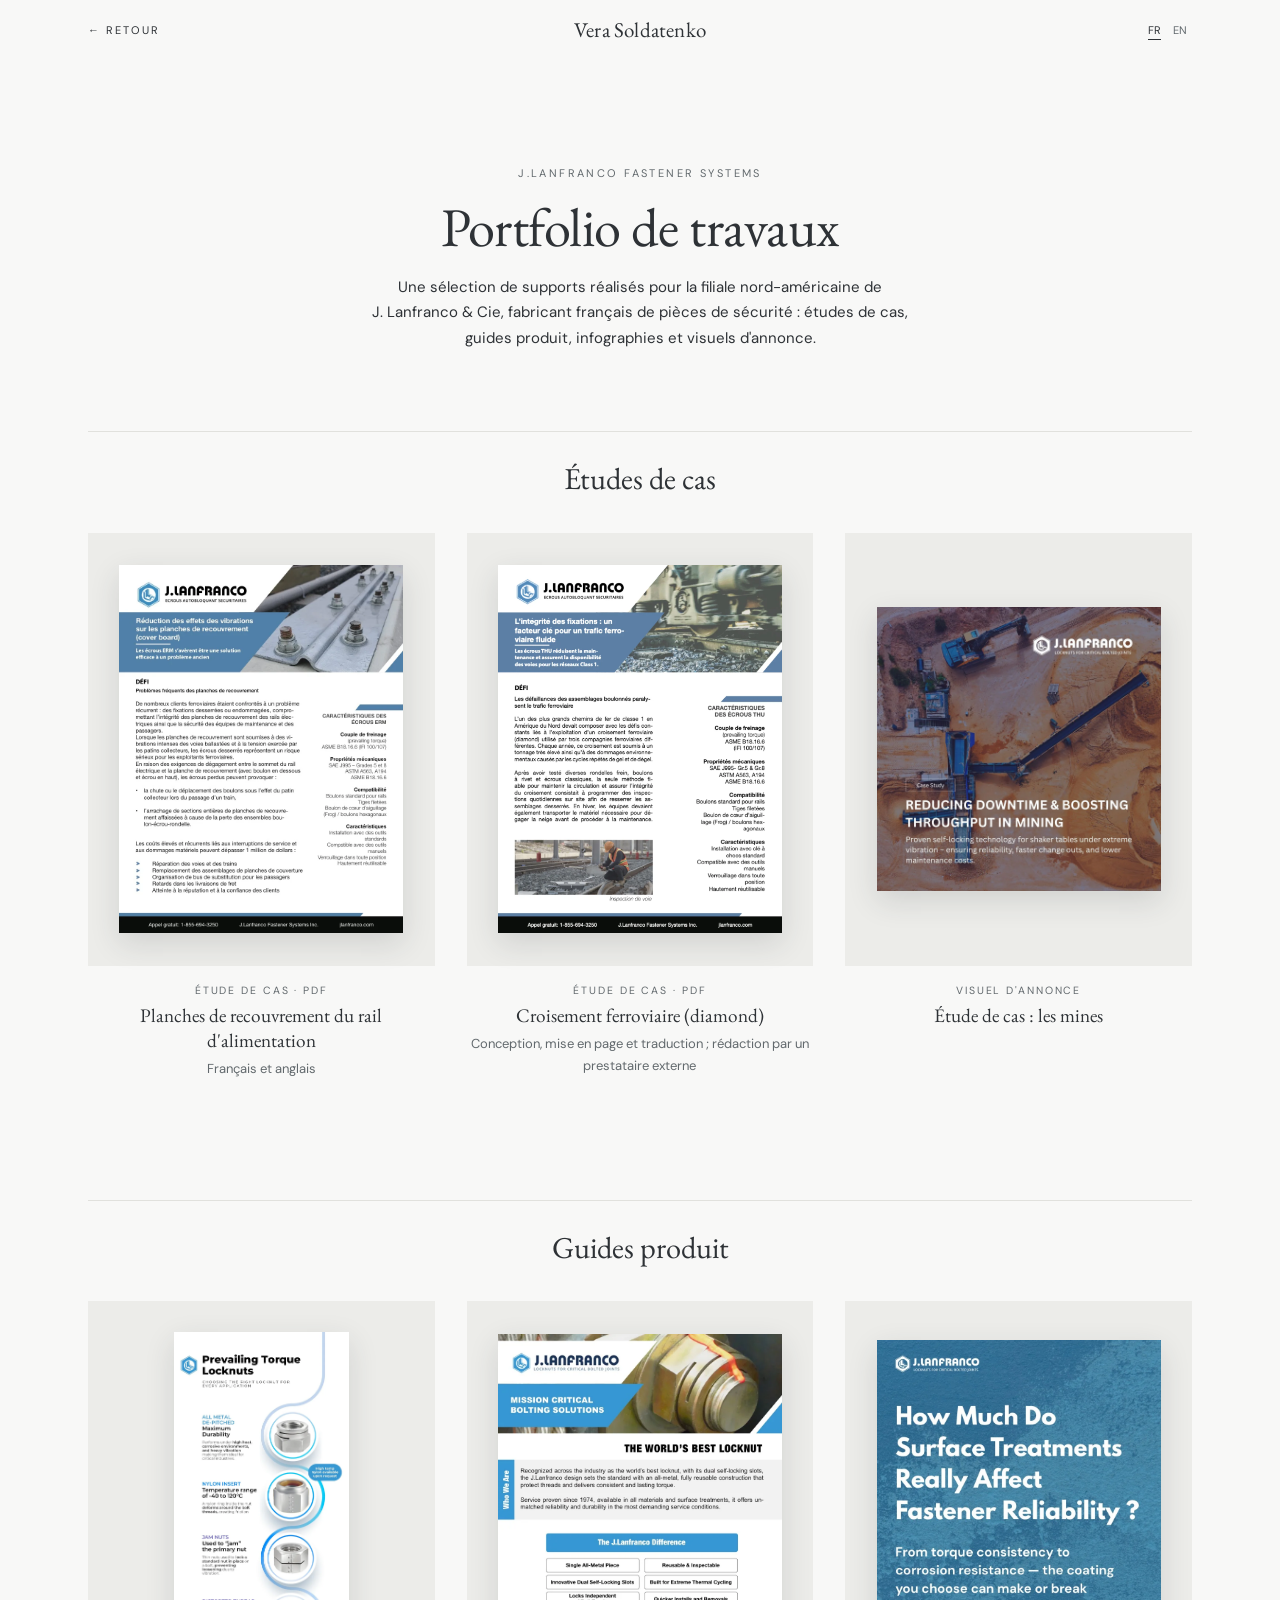
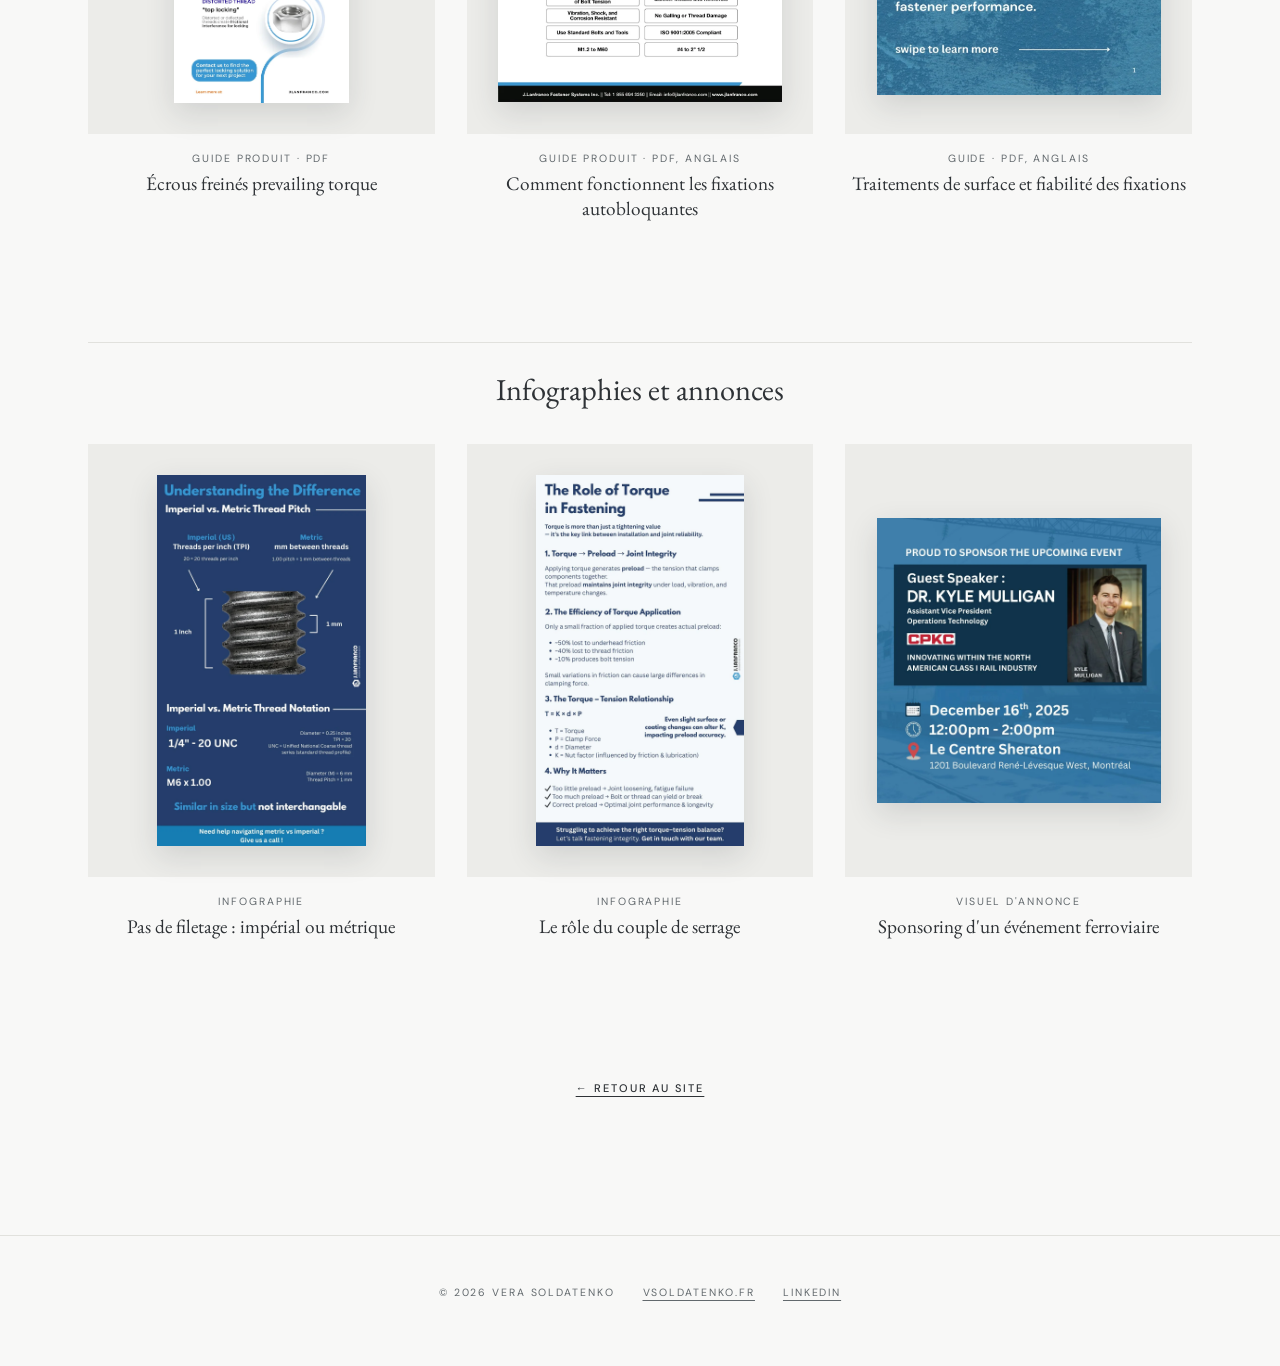
==== portfolio/index.html @ b8b9aa48 "Hidden work portfolio page for J.Lanfranco, linked from the case study Co-Authored-By: Claude Opus 5" ====
<!DOCTYPE html>
<html lang="fr">
<head>
<!-- Hidden page: linked only from the case study on the home page.
     Not in the sitemap or the Index menu, and kept out of search
     results by the robots meta below. Same Google tag as the home
     page, and it respects the cookie choice made there. -->
<script>
  window.dataLayer = window.dataLayer || [];
  function gtag(){dataLayer.push(arguments);}
  try {
    var c = JSON.parse(localStorage.getItem('cookie-consent') || 'null');
    if (!(c && c.v === 'denied')) {
      var s = document.createElement('script');
      s.async = true;
      s.src = 'https://www.googletagmanager.com/gtag/js?id=G-3KMK0192E2';
      document.head.appendChild(s);
      gtag('js', new Date());
      gtag('config', 'G-3KMK0192E2');
    }
  } catch (e) {}
</script>
<meta charset="UTF-8">
<meta name="viewport" content="width=device-width, initial-scale=1.0">
<title>Vera Soldatenko · Portfolio de travaux</title>
<meta name="robots" content="noindex, nofollow">
<meta name="theme-color" content="#F8F8F7">
<link rel="icon" href="../favicon.ico?v=2" sizes="any">
<link rel="icon" type="image/png" sizes="32x32" href="../favicon-32x32.png?v=2">
<link rel="apple-touch-icon" href="../apple-touch-icon.png?v=2">
<link rel="preload" href="../fonts/eb-garamond-latin-400-normal.woff2" as="font" type="font/woff2" crossorigin>
<link rel="preload" href="../fonts/dm-sans-latin-400-normal.woff2" as="font" type="font/woff2" crossorigin>
<style>
  @font-face { font-family: "EB Garamond"; font-style: normal; font-weight: 400; font-display: swap; src: url("../fonts/eb-garamond-latin-400-normal.woff2") format("woff2"); }
  @font-face { font-family: "DM Sans"; font-style: normal; font-weight: 400; font-display: swap; src: url("../fonts/dm-sans-latin-400-normal.woff2") format("woff2"); }
  @font-face { font-family: "DM Sans"; font-style: normal; font-weight: 500; font-display: swap; src: url("../fonts/dm-sans-latin-500-normal.woff2") format("woff2"); }

  /* Same tokens as the home page */
  :root {
    color-scheme: light;
    --paper: #F8F8F7;
    --tile: #ECECE9;
    --white: #FFFFFF;
    --ink: #2E3236;
    --ink-soft: #62696D;
    --rule: #E1E1DD;
    --serif: "EB Garamond", Garamond, "Times New Roman", serif;
    --sans: "DM Sans", -apple-system, BlinkMacSystemFont, "Segoe UI", Helvetica, Arial, sans-serif;
    --measure: 34rem;
    --gutter: clamp(20px, 5vw, 48px);
  }

  html[lang="fr"] [data-l="en"], html[lang="en"] [data-l="fr"] { display: none !important; }

  * { box-sizing: border-box; }
  body {
    margin: 0;
    background: var(--paper);
    color: var(--ink);
    font-family: var(--sans);
    font-size: 15px;
    line-height: 1.7;
    -webkit-font-smoothing: antialiased;
  }
  img { display: block; max-width: 100%; height: auto; }
  a { color: inherit; text-decoration-thickness: 1px; text-underline-offset: 4px; }
  a:hover { color: var(--ink-soft); }
  :focus-visible { outline: 1px solid var(--ink); outline-offset: 4px; }

  .wrap { width: 100%; max-width: 1200px; margin: 0 auto; padding: 0 var(--gutter); }

  /* ---------- Header: back link left, name centred, language right ---------- */
  .site-header { position: sticky; top: 0; z-index: 20; background: color-mix(in srgb, var(--paper) 94%, transparent); backdrop-filter: blur(6px); }
  .site-header .wrap { display: grid; grid-template-columns: 1fr auto 1fr; align-items: center; min-height: 60px; }
  .back { justify-self: start; font-size: 11px; letter-spacing: 0.18em; text-transform: uppercase; text-decoration: none; padding: 8px 0; }
  .wordmark { font-family: var(--serif); font-size: 21px; letter-spacing: 0.01em; text-decoration: none; white-space: nowrap; }
  .lang-switch { justify-self: end; display: flex; gap: 2px; font-size: 11px; letter-spacing: 0.16em; }
  .lang-switch button { background: none; border: 0; padding: 8px 5px; font: inherit; color: var(--ink-soft); cursor: pointer; }
  .lang-switch button[aria-pressed="true"] { color: var(--ink); text-decoration: underline; text-underline-offset: 5px; }
  @media (max-width: 479px) { .wordmark { font-size: 18px; } }

  /* ---------- Opening ---------- */
  .intro { padding: clamp(56px, 9vw, 104px) 0 clamp(48px, 7vw, 80px); text-align: center; }
  .eyebrow { font-size: 11px; letter-spacing: 0.22em; text-transform: uppercase; color: var(--ink-soft); margin: 0 0 14px; }
  .intro h1 { font-family: var(--serif); font-weight: 400; font-size: clamp(2.3rem, 8vw, 3.4rem); line-height: 1.1; letter-spacing: -0.01em; margin: 0 0 18px; }
  .intro p.lede { max-width: var(--measure); margin: 0 auto; }

  /* ---------- Groups of work ---------- */
  .group { padding: 0 0 clamp(72px, 10vw, 120px); }
  .group-title { text-align: center; font-family: var(--serif); font-weight: 400; font-size: clamp(1.5rem, 4.6vw, 1.9rem); line-height: 1.2; margin: 0 0 36px; padding-top: 28px; border-top: 1px solid var(--rule); }
  .works { list-style: none; margin: 0 auto; padding: 0; display: grid; grid-template-columns: 1fr; gap: 48px 32px; max-width: 380px; }
  @media (min-width: 600px) { .works { grid-template-columns: repeat(2, 1fr); max-width: 760px; } }
  @media (min-width: 960px) { .works { grid-template-columns: repeat(3, 1fr); max-width: none; } }

  /* Each piece is shown matted on a soft grey tile, at its own proportions */
  .work a.tile { display: flex; align-items: center; justify-content: center; aspect-ratio: 4 / 5; padding: 9%; background: var(--tile); text-decoration: none; }
  .work a.tile img { max-height: 100%; width: auto; object-fit: contain; box-shadow: 0 10px 28px rgba(46, 50, 54, 0.14); transition: transform 0.5s ease; }
  .work a.tile:hover img { transform: translateY(-4px); }
  @media (prefers-reduced-motion: reduce) { .work a.tile img { transition: none; } .work a.tile:hover img { transform: none; } }
  .work figcaption { margin-top: 16px; text-align: center; }
  .work-type { display: block; font-size: 10.5px; letter-spacing: 0.18em; text-transform: uppercase; color: var(--ink-soft); }
  .work-title { display: block; font-family: var(--serif); font-size: 1.2rem; line-height: 1.3; margin-top: 4px; }
  .work-note { display: block; font-size: 13px; color: var(--ink-soft); margin-top: 4px; }

  .return { text-align: center; padding: 0 0 clamp(72px, 10vw, 120px); }
  .return a { font-size: 11px; font-weight: 500; letter-spacing: 0.18em; text-transform: uppercase; }

  .site-footer { padding: 48px 0 64px; border-top: 1px solid var(--rule); font-size: 10.5px; letter-spacing: 0.18em; text-transform: uppercase; color: var(--ink-soft); }
  .site-footer .wrap { display: flex; flex-wrap: wrap; justify-content: center; gap: 8px 28px; }

  /* ---------- Full-size view for images (PDFs open in a new tab) ---------- */
  .viewer { border: 0; padding: 0; background: transparent; max-width: 100vw; max-height: 100vh; width: 100vw; height: 100vh; margin: 0; }
  .viewer::backdrop { background: rgba(248, 248, 247, 0.96); }
  .viewer[open] { display: flex; align-items: center; justify-content: center; }
  .viewer img { max-width: min(92vw, 1000px); max-height: 86vh; width: auto; box-shadow: 0 16px 48px rgba(46, 50, 54, 0.18); animation: viewer-in 0.35s ease both; }
  @keyframes viewer-in { from { opacity: 0; transform: scale(0.98); } to { opacity: 1; transform: none; } }
  @media (prefers-reduced-motion: reduce) { .viewer img { animation: none; } }
  .viewer-close { position: fixed; top: 16px; right: var(--gutter); background: none; border: 0; padding: 8px 0; font: inherit; font-size: 11px; letter-spacing: 0.18em; text-transform: uppercase; color: var(--ink); cursor: pointer; }
</style>
</head>
<body>

<header class="site-header">
  <div class="wrap">
    <a class="back" href="../#realisations"><span aria-hidden="true">← </span><span data-l="fr">Retour</span><span data-l="en">Back</span></a>
    <a class="wordmark" href="../">Vera Soldatenko</a>
    <div class="lang-switch" role="group" aria-label="Langue / Language">
      <button type="button" data-lang-btn="fr" aria-pressed="true" lang="fr">FR</button>
      <button type="button" data-lang-btn="en" aria-pressed="false" lang="en">EN</button>
    </div>
  </div>
</header>

<main>
  <section class="intro">
    <div class="wrap">
      <p class="eyebrow">J.Lanfranco Fastener Systems</p>
      <h1><span data-l="fr">Portfolio de travaux</span><span data-l="en">Work portfolio</span></h1>
      <p class="lede" data-l="fr">Une sélection de supports réalisés pour la filiale nord-américaine de J.&nbsp;Lanfranco &amp; Cie, fabricant français de pièces de sécurité&nbsp;: études de cas, guides produit, infographies et visuels d'annonce.</p>
      <p class="lede" data-l="en">A selection of materials made for the North American arm of J.&nbsp;Lanfranco &amp; Cie, a French maker of safety components: case studies, product guides, infographics and announcement graphics.</p>
    </div>
  </section>

  <section class="group" aria-labelledby="g-case">
    <div class="wrap">
      <h2 class="group-title" id="g-case"><span data-l="fr">Études de cas</span><span data-l="en">Case studies</span></h2>
      <ul class="works">
        <li class="work"><figure style="margin:0">
          <a class="tile" data-l="fr" href="../FR_Cover%20Board%20Case%20Study%202021.pdf" target="_blank" rel="noopener"><img src="../img/work/cover-board-fr.webp" width="772" height="1000" loading="lazy" decoding="async" alt="Première page de l'étude de cas sur les planches de recouvrement"></a>
          <a class="tile" data-l="en" href="../Cover%20Board%20Case%20Study%202021.pdf" target="_blank" rel="noopener"><img src="../img/work/cover-board-en.webp" width="772" height="1000" loading="lazy" decoding="async" alt="First page of the cover board case study"></a>
          <figcaption>
            <span class="work-type"><span data-l="fr">Étude de cas · PDF</span><span data-l="en">Case study · PDF</span></span>
            <span class="work-title"><span data-l="fr">Planches de recouvrement du rail d'alimentation</span><span data-l="en">Power rail cover boards</span></span>
            <span class="work-note"><span data-l="fr">Français et anglais</span><span data-l="en">French and English</span></span>
          </figcaption>
        </figure></li>
        <li class="work"><figure style="margin:0">
          <a class="tile" href="../FR_Diamond%20Case%20Study.pdf" target="_blank" rel="noopener"><img src="../img/work/diamond-fr.webp" width="1080" height="1397" loading="lazy" decoding="async" alt="Première page de l'étude de cas sur un croisement ferroviaire"></a>
          <figcaption>
            <span class="work-type"><span data-l="fr">Étude de cas · PDF</span><span data-l="en">Case study · PDF, French</span></span>
            <span class="work-title"><span data-l="fr">Croisement ferroviaire (diamond)</span><span data-l="en">Diamond crossing</span></span>
            <span class="work-note"><span data-l="fr">Conception, mise en page et traduction&nbsp;; rédaction par un prestataire externe</span><span data-l="en">Design, layout and translation; copy by an external writer</span></span>
          </figcaption>
        </figure></li>
        <li class="work"><figure style="margin:0">
          <a class="tile" href="../img/work/mining-announcement.webp" data-view><img src="../img/work/mining-announcement.webp" width="1200" height="1200" loading="lazy" decoding="async" alt="Visuel d'annonce d'une étude de cas dans le secteur minier"></a>
          <figcaption>
            <span class="work-type"><span data-l="fr">Visuel d'annonce</span><span data-l="en">Announcement graphic</span></span>
            <span class="work-title"><span data-l="fr">Étude de cas&nbsp;: les mines</span><span data-l="en">Case study: mining</span></span>
          </figcaption>
        </figure></li>
      </ul>
    </div>
  </section>

  <section class="group" aria-labelledby="g-guides">
    <div class="wrap">
      <h2 class="group-title" id="g-guides"><span data-l="fr">Guides produit</span><span data-l="en">Product guides</span></h2>
      <ul class="works">
        <li class="work"><figure style="margin:0">
          <a class="tile" href="../Ptorque.pdf" target="_blank" rel="noopener"><img src="../img/work/locknuts-guide.webp" width="754" height="1600" loading="lazy" decoding="async" alt="Guide comparant quatre types d'écrous freinés"></a>
          <figcaption>
            <span class="work-type"><span data-l="fr">Guide produit · PDF</span><span data-l="en">Product guide · PDF</span></span>
            <span class="work-title"><span data-l="fr">Écrous freinés prevailing torque</span><span data-l="en">Prevailing torque locknuts</span></span>
          </figcaption>
        </figure></li>
        <li class="work"><figure style="margin:0">
          <a class="tile" href="../HOW%20IT%20WORK-EN-V1.0.pdf" target="_blank" rel="noopener"><img src="../img/work/self-locking-brochure.webp" width="772" height="1000" loading="lazy" decoding="async" alt="Première page du guide sur les fixations autobloquantes"></a>
          <figcaption>
            <span class="work-type"><span data-l="fr">Guide produit · PDF, anglais</span><span data-l="en">Product guide · PDF</span></span>
            <span class="work-title"><span data-l="fr">Comment fonctionnent les fixations autobloquantes</span><span data-l="en">How self-locking fasteners work</span></span>
          </figcaption>
        </figure></li>
        <li class="work"><figure style="margin:0">
          <a class="tile" href="../Surface%20treatments.pdf" target="_blank" rel="noopener"><img src="../img/work/surface-treatments.webp" width="800" height="1000" loading="lazy" decoding="async" alt="Première page du guide sur les traitements de surface"></a>
          <figcaption>
            <span class="work-type"><span data-l="fr">Guide · PDF, anglais</span><span data-l="en">Guide · PDF</span></span>
            <span class="work-title"><span data-l="fr">Traitements de surface et fiabilité des fixations</span><span data-l="en">Surface treatments and fastener reliability</span></span>
          </figcaption>
        </figure></li>
      </ul>
    </div>
  </section>

  <section class="group" aria-labelledby="g-visuals">
    <div class="wrap">
      <h2 class="group-title" id="g-visuals"><span data-l="fr">Infographies et annonces</span><span data-l="en">Infographics and announcements</span></h2>
      <ul class="works">
        <li class="work"><figure style="margin:0">
          <a class="tile" href="../img/work/imperial-metric.webp" data-view><img src="../img/work/imperial-metric.webp" width="900" height="1600" loading="lazy" decoding="async" alt="Infographie sur les pas de filetage impérial et métrique"></a>
          <figcaption>
            <span class="work-type"><span data-l="fr">Infographie</span><span data-l="en">Infographic</span></span>
            <span class="work-title"><span data-l="fr">Pas de filetage&nbsp;: impérial ou métrique</span><span data-l="en">Imperial vs metric thread pitch</span></span>
          </figcaption>
        </figure></li>
        <li class="work"><figure style="margin:0">
          <a class="tile" href="../img/work/torque.webp" data-view><img src="../img/work/torque.webp" width="900" height="1600" loading="lazy" decoding="async" alt="Infographie sur le rôle du couple de serrage"></a>
          <figcaption>
            <span class="work-type"><span data-l="fr">Infographie</span><span data-l="en">Infographic</span></span>
            <span class="work-title"><span data-l="fr">Le rôle du couple de serrage</span><span data-l="en">The role of torque in fastening</span></span>
          </figcaption>
        </figure></li>
        <li class="work"><figure style="margin:0">
          <a class="tile" href="../img/work/event-sponsorship.webp" data-view><img src="../img/work/event-sponsorship.webp" width="1200" height="1200" loading="lazy" decoding="async" alt="Visuel d'annonce du sponsoring d'un événement ferroviaire"></a>
          <figcaption>
            <span class="work-type"><span data-l="fr">Visuel d'annonce</span><span data-l="en">Announcement graphic</span></span>
            <span class="work-title"><span data-l="fr">Sponsoring d'un événement ferroviaire</span><span data-l="en">Rail industry event sponsorship</span></span>
          </figcaption>
        </figure></li>
      </ul>
    </div>
  </section>

  <p class="return"><a href="../#realisations"><span data-l="fr">← Retour au site</span><span data-l="en">← Back to the site</span></a></p>
</main>

<footer class="site-footer">
  <div class="wrap">
    <span>© 2026 Vera Soldatenko</span>
    <a href="../">vsoldatenko.fr</a>
    <a href="https://www.linkedin.com/in/verasoldatenko" target="_blank" rel="noopener">LinkedIn</a>
  </div>
</footer>

<dialog class="viewer" id="viewer" aria-label="Image">
  <button type="button" class="viewer-close"><span data-l="fr">Fermer</span><span data-l="en">Close</span></button>
  <img alt="">
</dialog>

<script>
  // Language: shares the choice made on the home page.
  (function () {
    var TITLES = { fr: 'Vera Soldatenko · Portfolio de travaux', en: 'Vera Soldatenko · Work portfolio' };
    var buttons = document.querySelectorAll('[data-lang-btn]');
    function setLang(lang) {
      document.documentElement.setAttribute('lang', lang);
      document.title = TITLES[lang];
      buttons.forEach(function (b) { b.setAttribute('aria-pressed', b.getAttribute('data-lang-btn') === lang ? 'true' : 'false'); });
      try { localStorage.setItem('site-lang', lang); } catch (e) {}
    }
    buttons.forEach(function (b) { b.addEventListener('click', function () { setLang(b.getAttribute('data-lang-btn')); }); });
    var saved = null;
    try { saved = localStorage.getItem('site-lang'); } catch (e) {}
    setLang(saved === 'en' ? 'en' : 'fr');
  })();

  // Images open full size on the page; without JavaScript the link
  // simply opens the image file.
  (function () {
    var viewer = document.getElementById('viewer');
    if (!viewer || typeof viewer.showModal !== 'function') return;
    var big = viewer.querySelector('img');
    document.querySelectorAll('[data-view]').forEach(function (a) {
      a.addEventListener('click', function (e) {
        e.preventDefault();
        big.src = a.getAttribute('href');
        big.alt = a.querySelector('img').alt;
        viewer.showModal();
      });
    });
    viewer.addEventListener('click', function () { viewer.close(); });
    viewer.addEventListener('close', function () { big.removeAttribute('src'); });
  })();
</script>
</body>
</html>
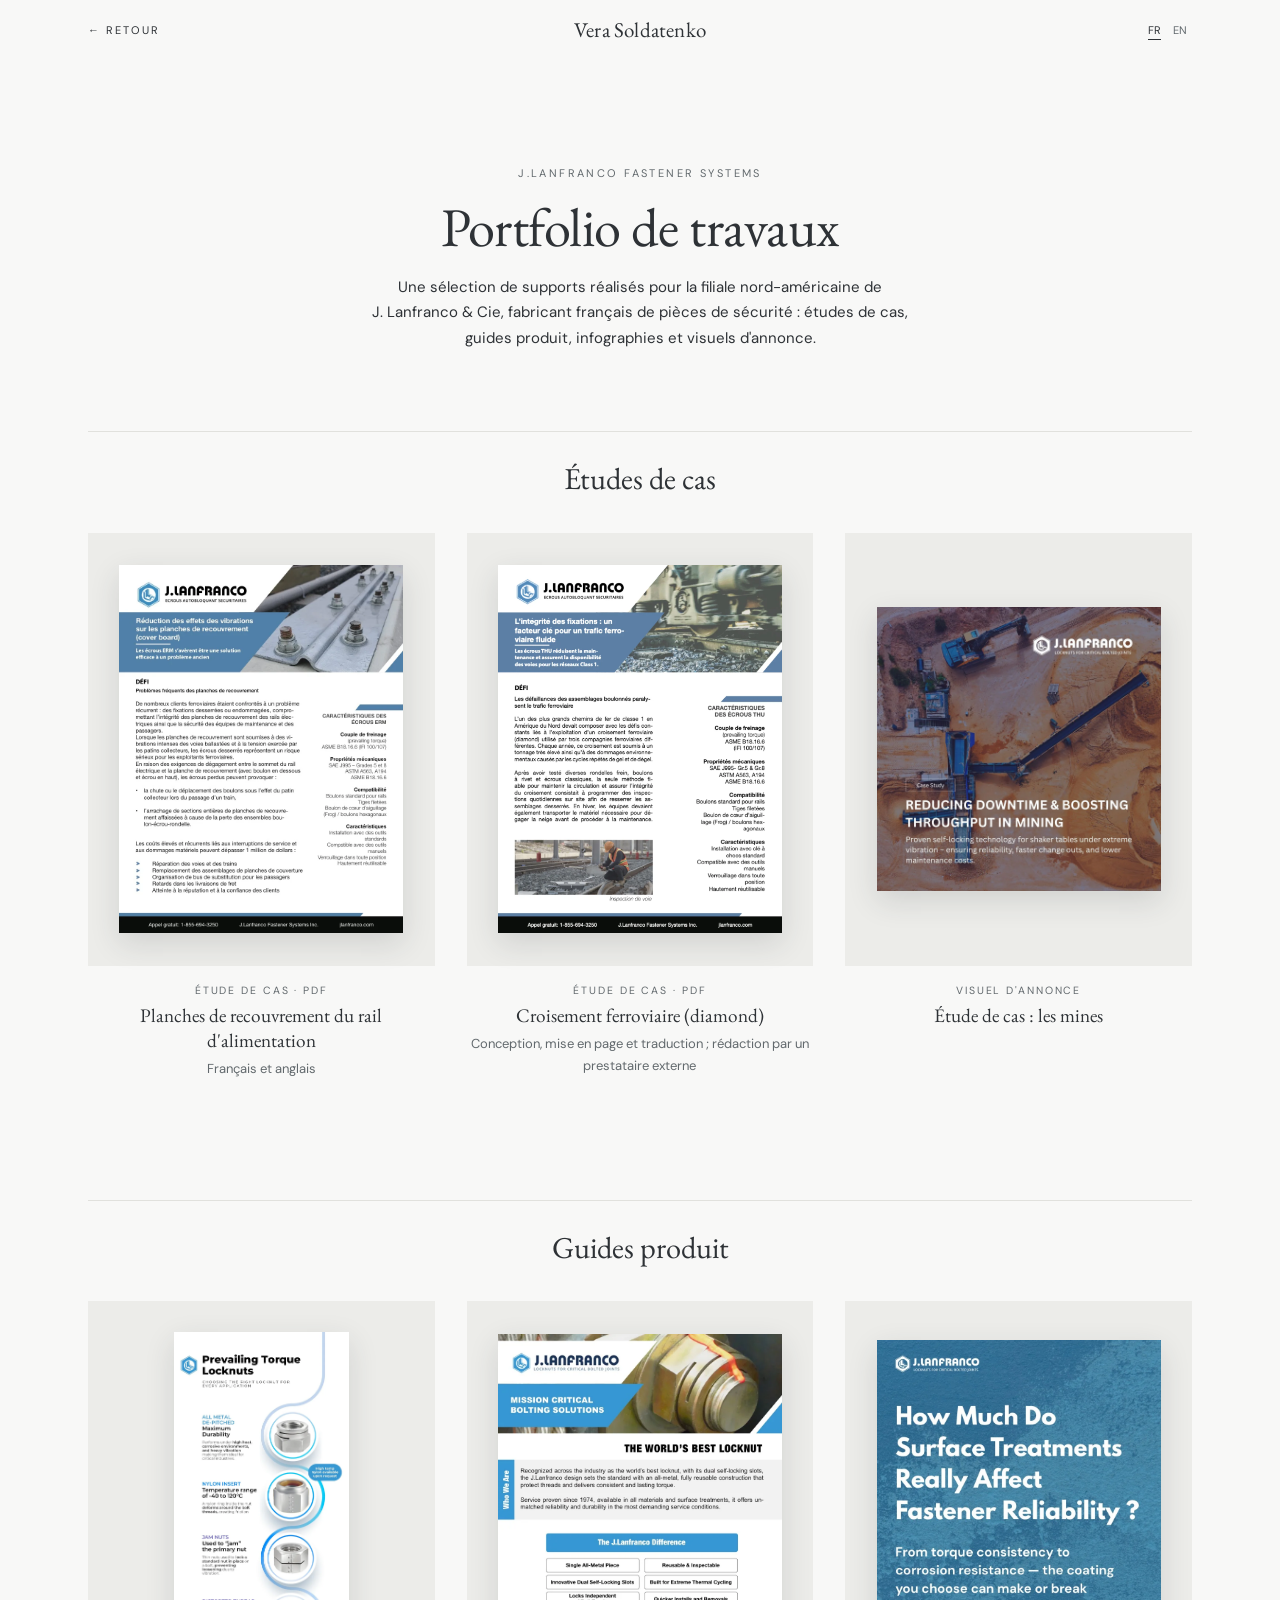
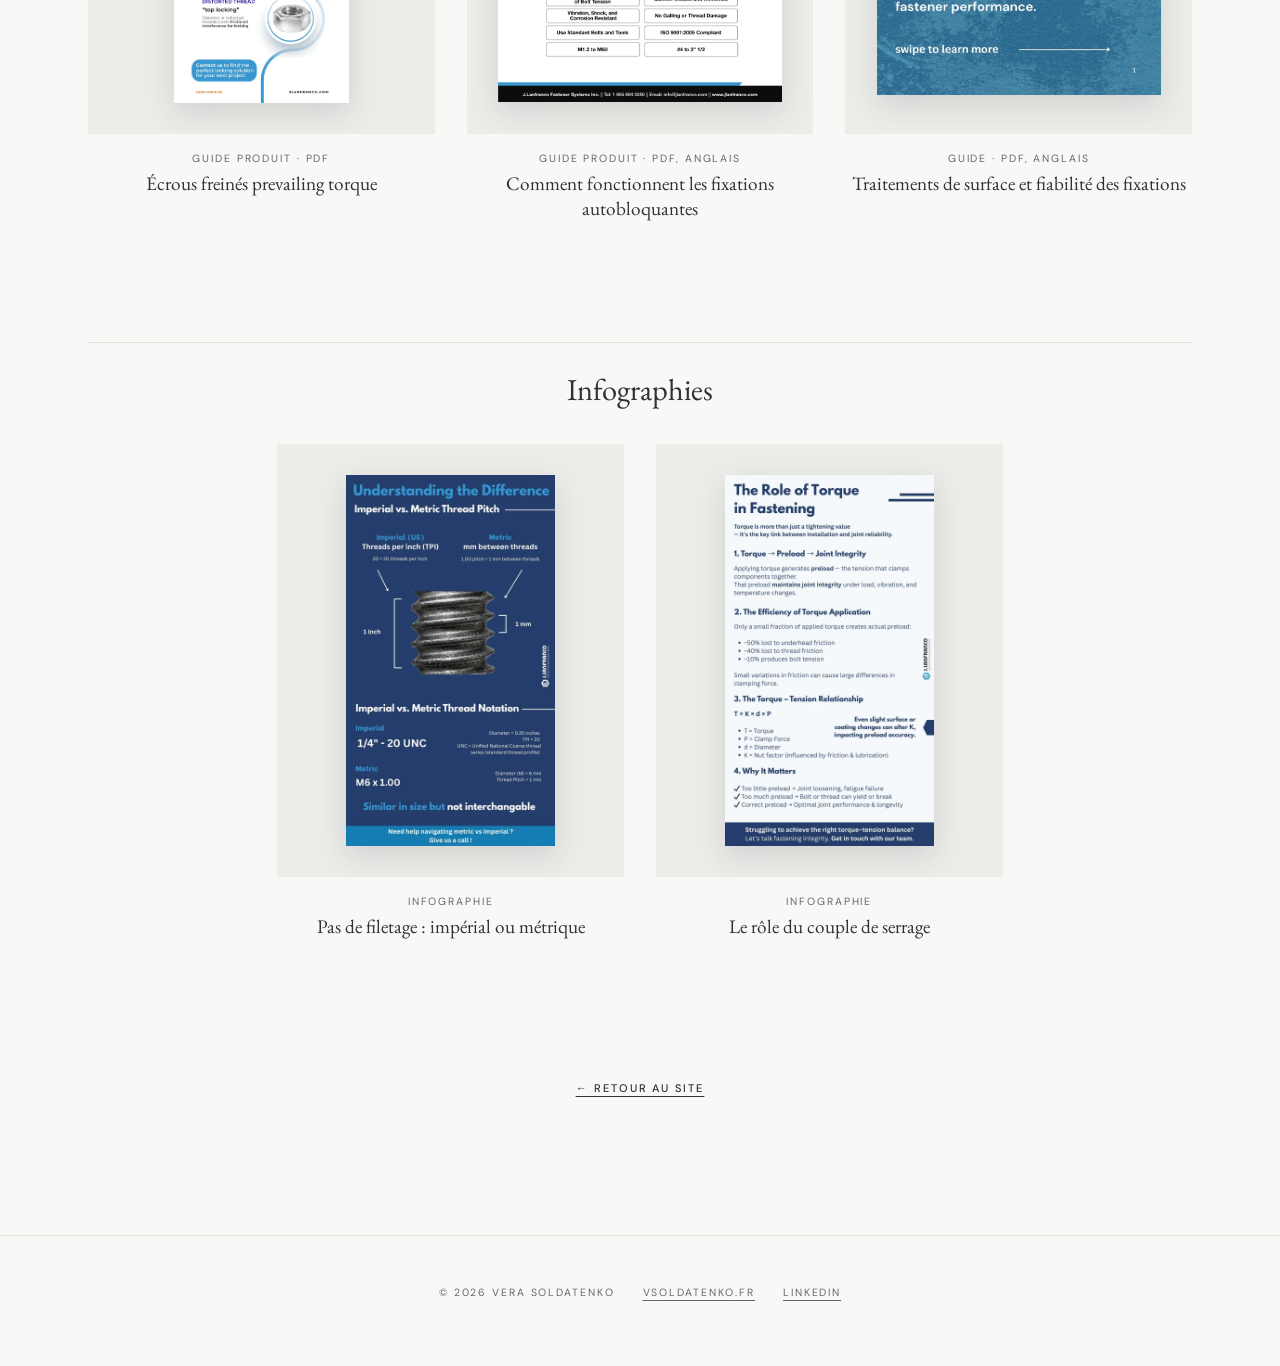
==== commit 0f30f189: "Portfolio: drop the event sponsorship graphic, centre the two infographics Co-Authored-By: Claude Op" ====
--- a/portfolio/index.html
+++ b/portfolio/index.html
@@ -91,6 +91,8 @@
   .works { list-style: none; margin: 0 auto; padding: 0; display: grid; grid-template-columns: 1fr; gap: 48px 32px; max-width: 380px; }
   @media (min-width: 600px) { .works { grid-template-columns: repeat(2, 1fr); max-width: 760px; } }
   @media (min-width: 960px) { .works { grid-template-columns: repeat(3, 1fr); max-width: none; } }
+  /* a group of two stays centred at the same tile size as the others */
+  @media (min-width: 960px) { .works.two { grid-template-columns: repeat(2, 1fr); max-width: calc((100% - 64px) * 2 / 3 + 32px); } }
 
   /* Each piece is shown matted on a soft grey tile, at its own proportions */
   .work a.tile { display: flex; align-items: center; justify-content: center; aspect-ratio: 4 / 5; padding: 9%; background: var(--tile); text-decoration: none; }
@@ -204,8 +206,8 @@
 
   <section class="group" aria-labelledby="g-visuals">
     <div class="wrap">
-      <h2 class="group-title" id="g-visuals"><span data-l="fr">Infographies et annonces</span><span data-l="en">Infographics and announcements</span></h2>
-      <ul class="works">
+      <h2 class="group-title" id="g-visuals"><span data-l="fr">Infographies</span><span data-l="en">Infographics</span></h2>
+      <ul class="works two">
         <li class="work"><figure style="margin:0">
           <a class="tile" href="../img/work/imperial-metric.webp" data-view><img src="../img/work/imperial-metric.webp" width="900" height="1600" loading="lazy" decoding="async" alt="Infographie sur les pas de filetage impérial et métrique"></a>
           <figcaption>
@@ -218,13 +220,6 @@
           <figcaption>
             <span class="work-type"><span data-l="fr">Infographie</span><span data-l="en">Infographic</span></span>
             <span class="work-title"><span data-l="fr">Le rôle du couple de serrage</span><span data-l="en">The role of torque in fastening</span></span>
-          </figcaption>
-        </figure></li>
-        <li class="work"><figure style="margin:0">
-          <a class="tile" href="../img/work/event-sponsorship.webp" data-view><img src="../img/work/event-sponsorship.webp" width="1200" height="1200" loading="lazy" decoding="async" alt="Visuel d'annonce du sponsoring d'un événement ferroviaire"></a>
-          <figcaption>
-            <span class="work-type"><span data-l="fr">Visuel d'annonce</span><span data-l="en">Announcement graphic</span></span>
-            <span class="work-title"><span data-l="fr">Sponsoring d'un événement ferroviaire</span><span data-l="en">Rail industry event sponsorship</span></span>
           </figcaption>
         </figure></li>
       </ul>
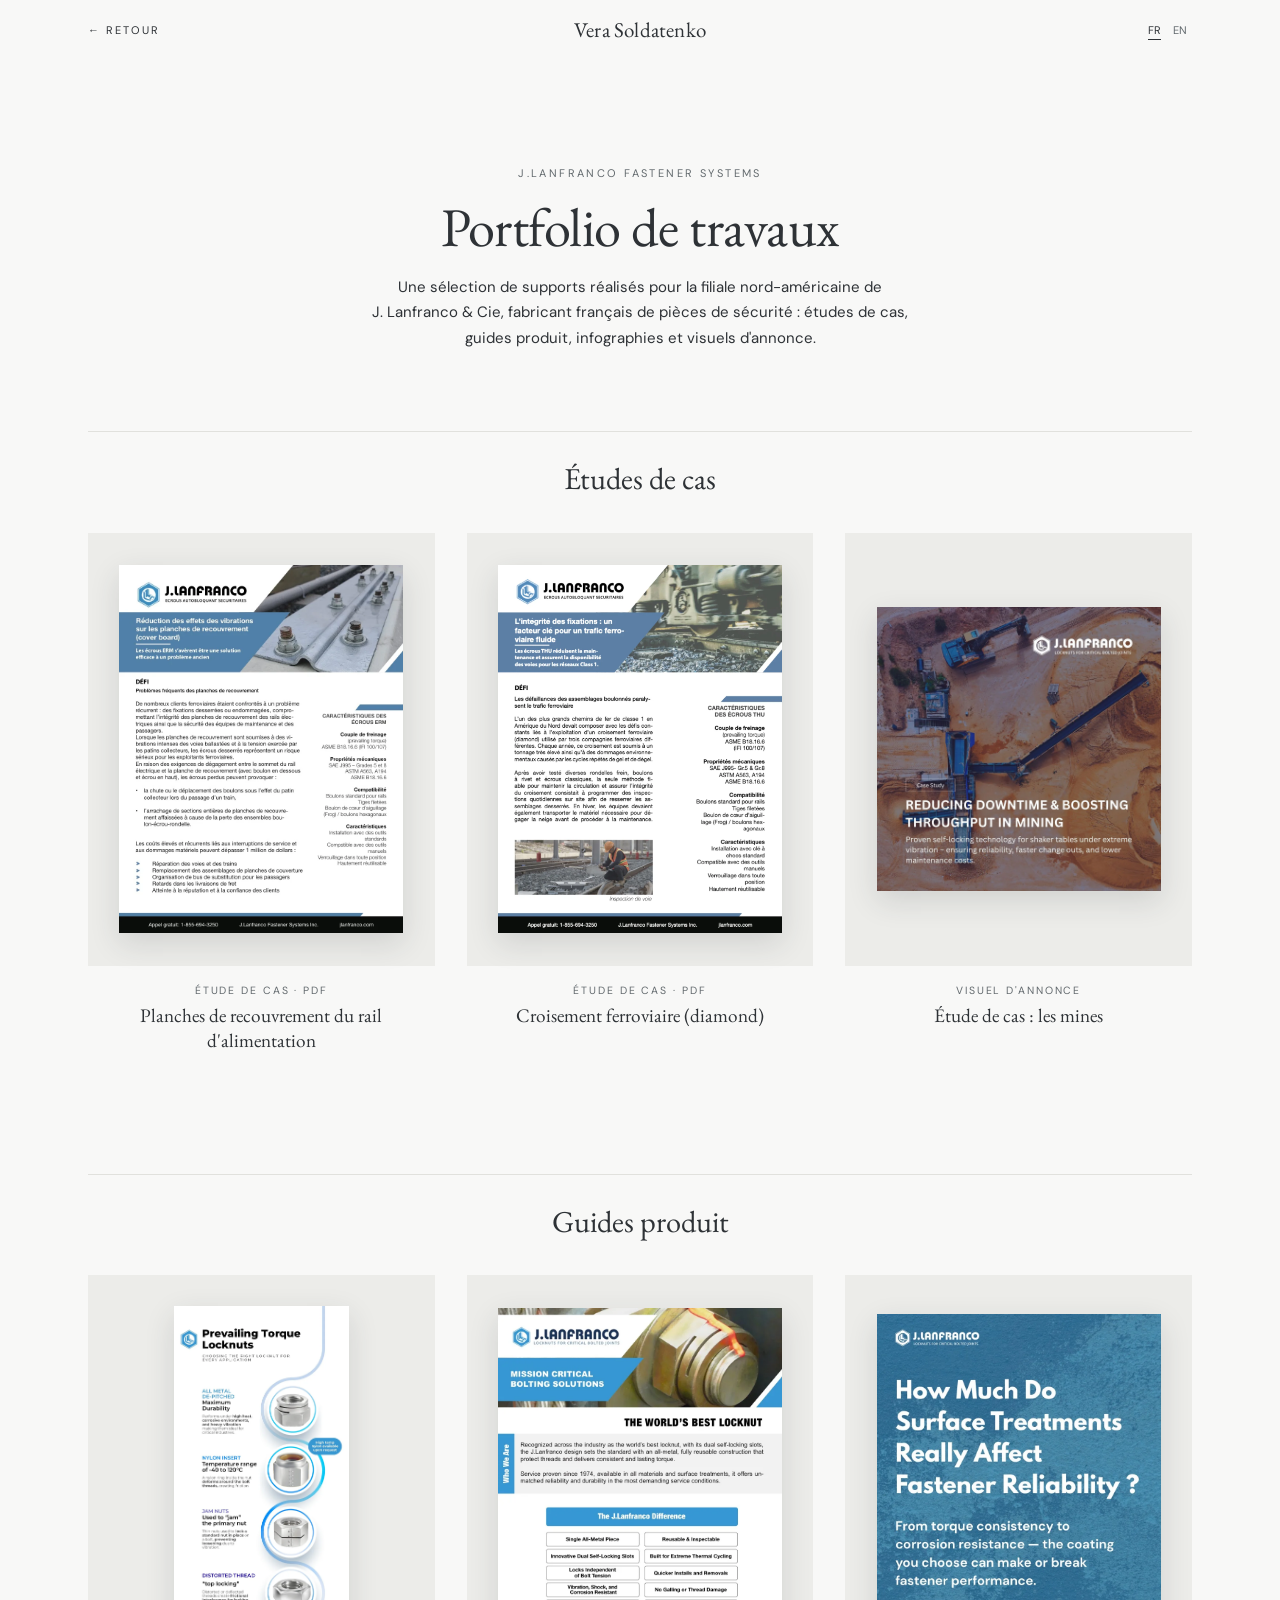
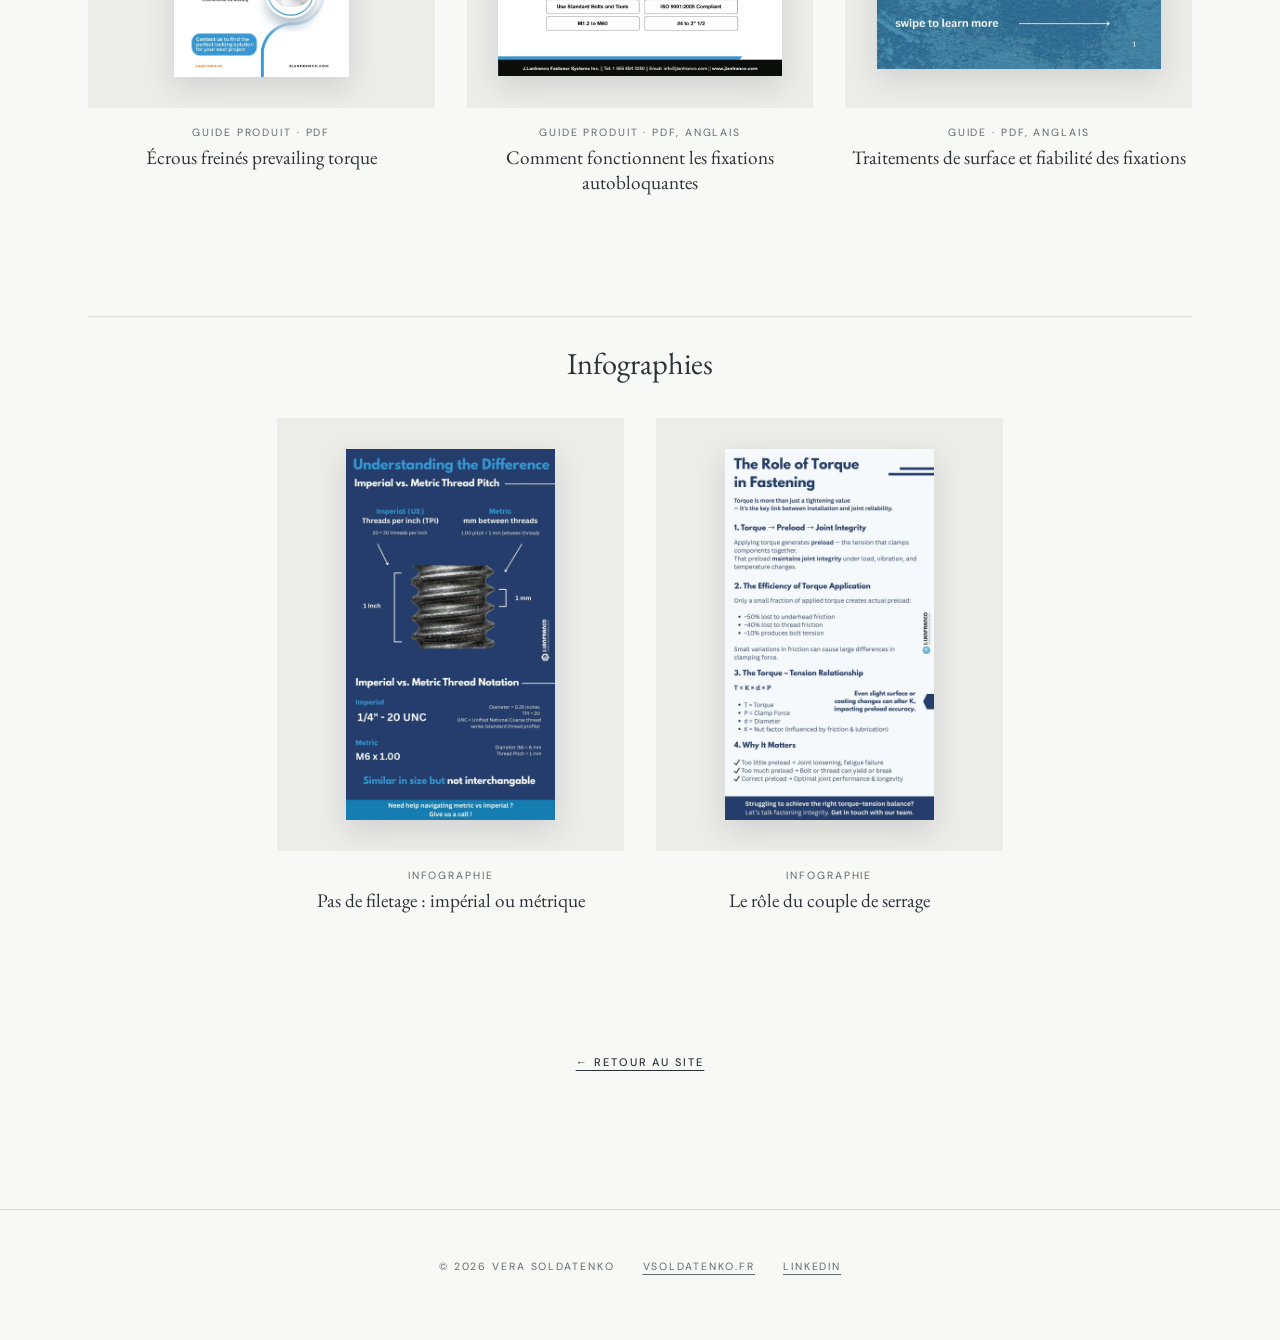
==== commit 5ae2eb42: "Portfolio: remove the notes under the case studies Co-Authored-By: Claude Opus 5.5 <noreply@anthropi" ====
--- a/portfolio/index.html
+++ b/portfolio/index.html
@@ -102,7 +102,6 @@
   .work figcaption { margin-top: 16px; text-align: center; }
   .work-type { display: block; font-size: 10.5px; letter-spacing: 0.18em; text-transform: uppercase; color: var(--ink-soft); }
   .work-title { display: block; font-family: var(--serif); font-size: 1.2rem; line-height: 1.3; margin-top: 4px; }
-  .work-note { display: block; font-size: 13px; color: var(--ink-soft); margin-top: 4px; }
 
   .return { text-align: center; padding: 0 0 clamp(72px, 10vw, 120px); }
   .return a { font-size: 11px; font-weight: 500; letter-spacing: 0.18em; text-transform: uppercase; }
@@ -153,7 +152,6 @@
           <figcaption>
             <span class="work-type"><span data-l="fr">Étude de cas · PDF</span><span data-l="en">Case study · PDF</span></span>
             <span class="work-title"><span data-l="fr">Planches de recouvrement du rail d'alimentation</span><span data-l="en">Power rail cover boards</span></span>
-            <span class="work-note"><span data-l="fr">Français et anglais</span><span data-l="en">French and English</span></span>
           </figcaption>
         </figure></li>
         <li class="work"><figure style="margin:0">
@@ -161,7 +159,6 @@
           <figcaption>
             <span class="work-type"><span data-l="fr">Étude de cas · PDF</span><span data-l="en">Case study · PDF, French</span></span>
             <span class="work-title"><span data-l="fr">Croisement ferroviaire (diamond)</span><span data-l="en">Diamond crossing</span></span>
-            <span class="work-note"><span data-l="fr">Conception, mise en page et traduction&nbsp;; rédaction par un prestataire externe</span><span data-l="en">Design, layout and translation; copy by an external writer</span></span>
           </figcaption>
         </figure></li>
         <li class="work"><figure style="margin:0">
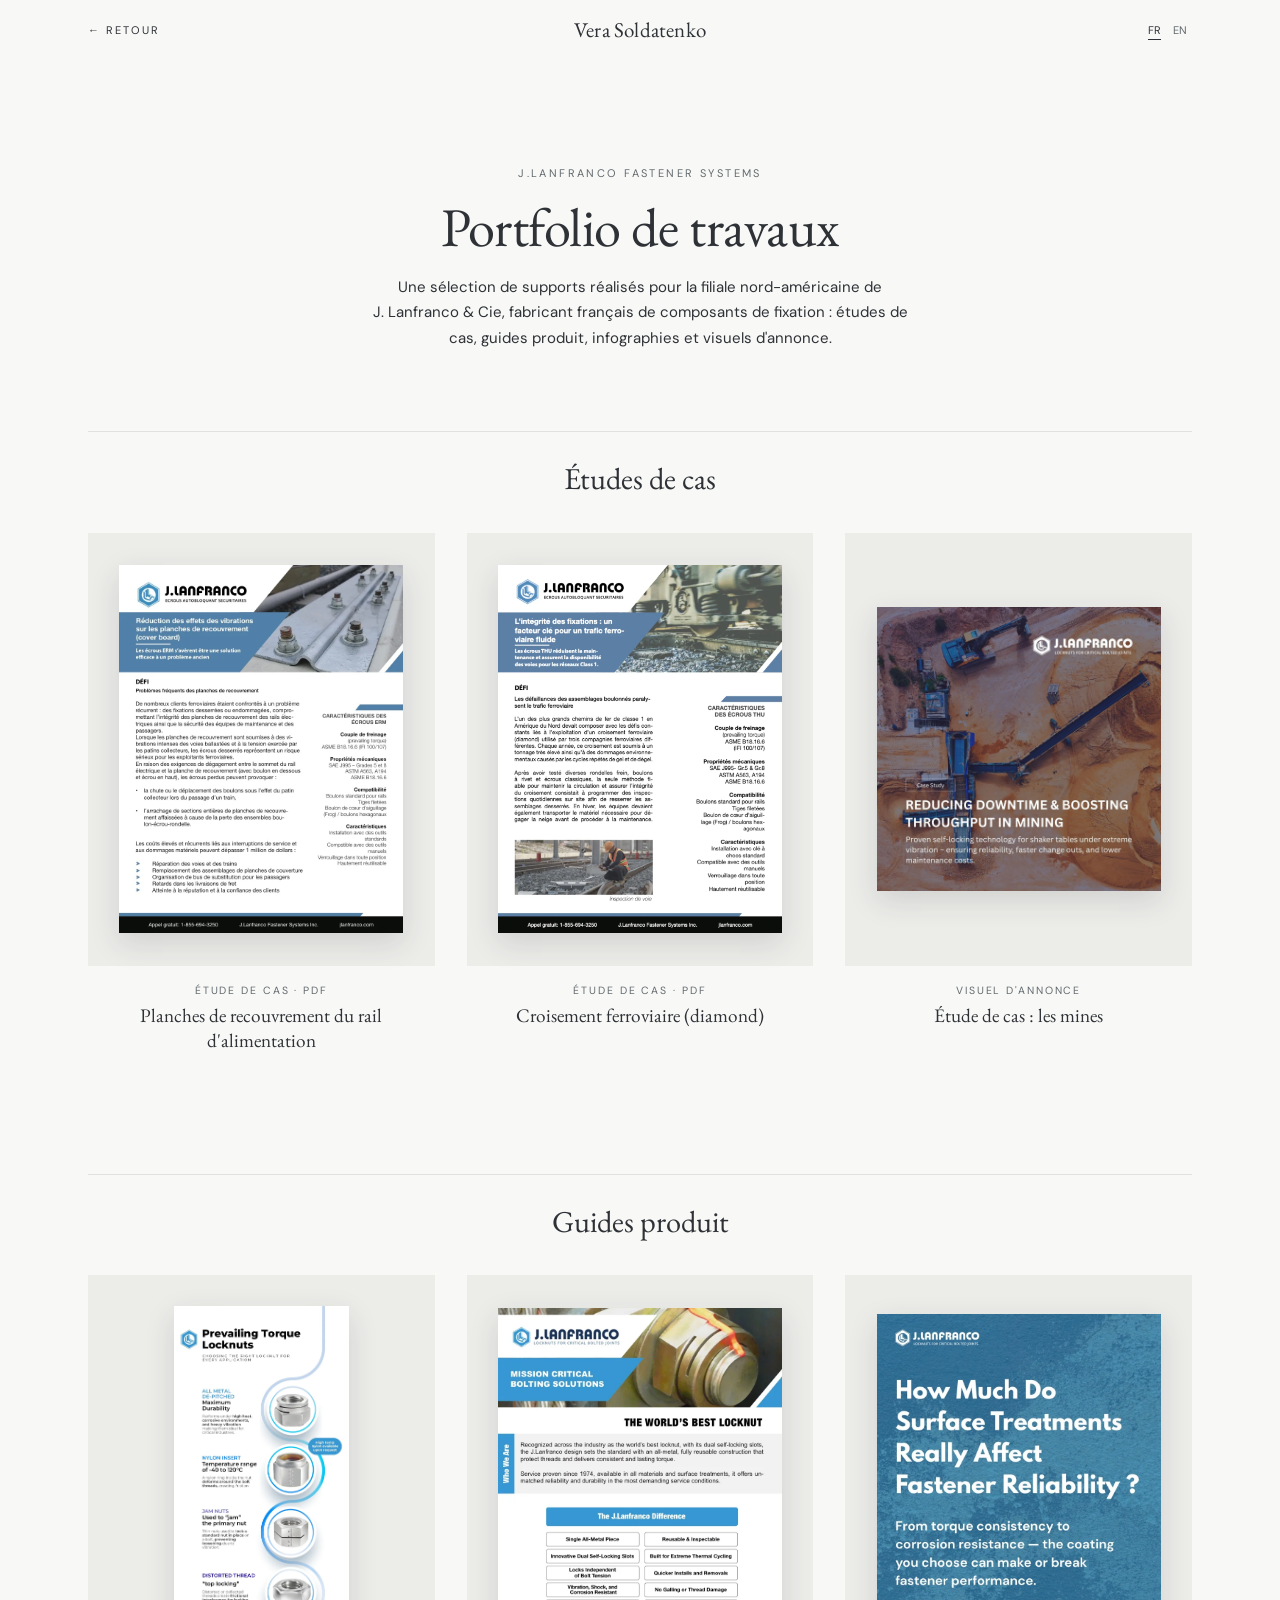
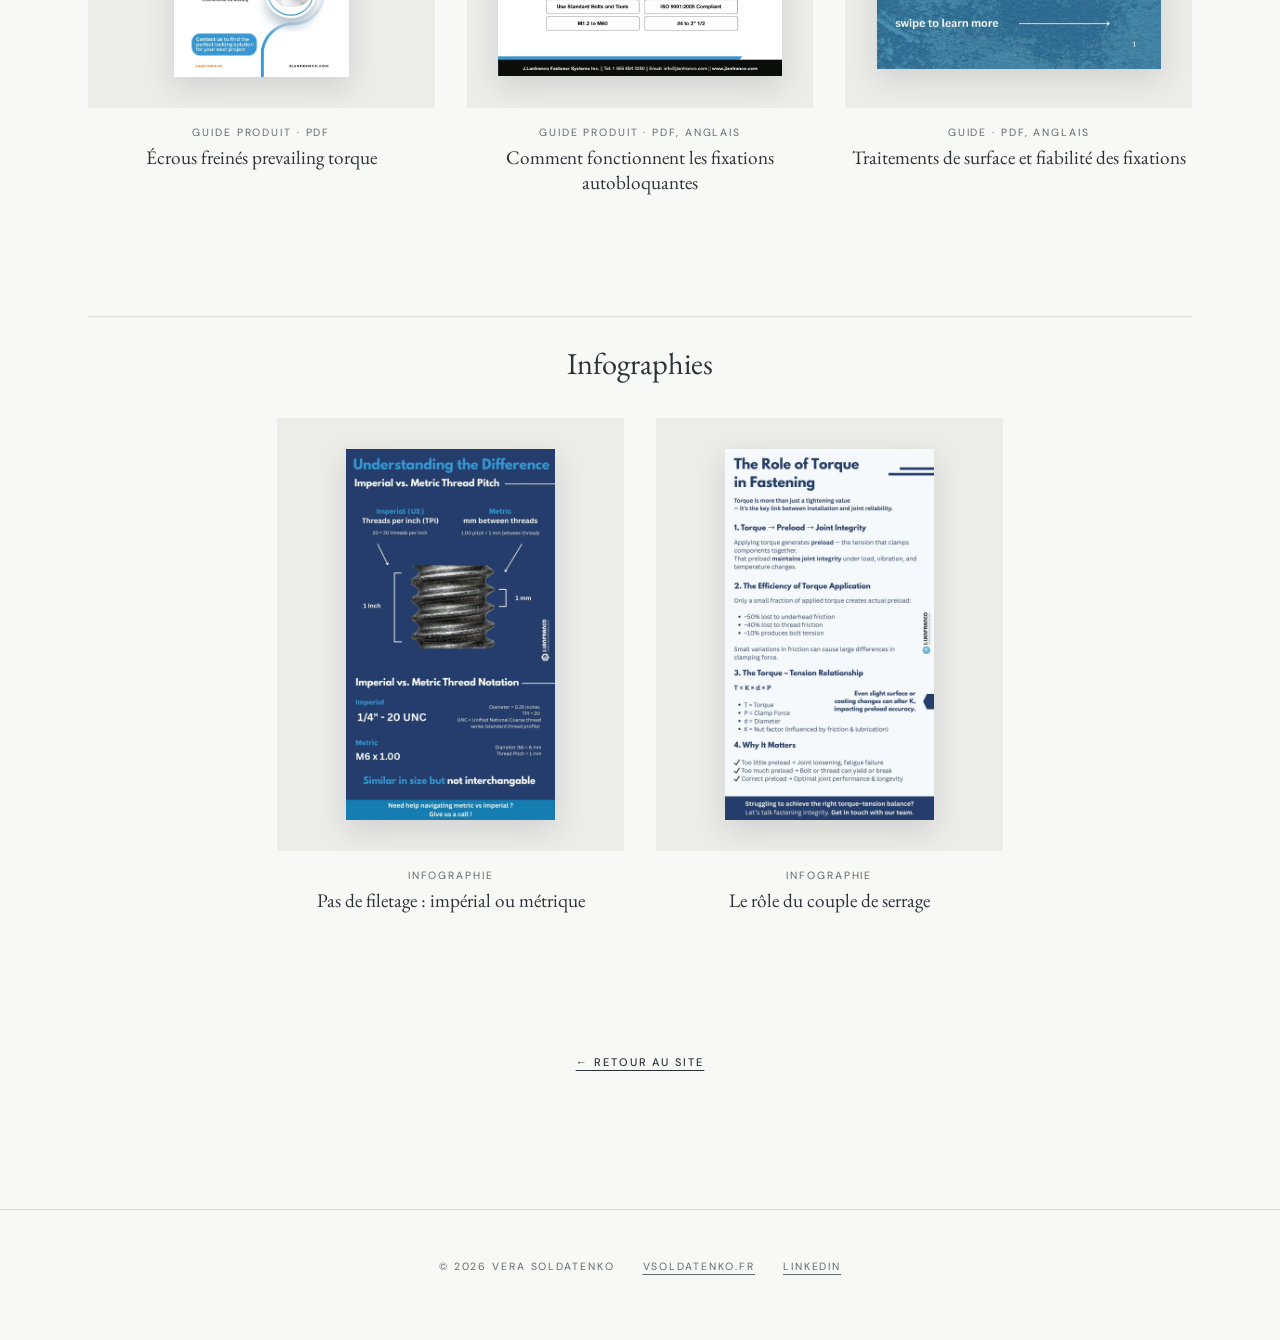
==== commit 7277b535: "Fastening components rather than small safety components Co-Authored-By: Claude Opus 5.5 <noreply@an" ====
--- a/portfolio/index.html
+++ b/portfolio/index.html
@@ -137,8 +137,8 @@
     <div class="wrap">
       <p class="eyebrow">J.Lanfranco Fastener Systems</p>
       <h1><span data-l="fr">Portfolio de travaux</span><span data-l="en">Work portfolio</span></h1>
-      <p class="lede" data-l="fr">Une sélection de supports réalisés pour la filiale nord-américaine de J.&nbsp;Lanfranco &amp; Cie, fabricant français de pièces de sécurité&nbsp;: études de cas, guides produit, infographies et visuels d'annonce.</p>
-      <p class="lede" data-l="en">A selection of materials made for the North American arm of J.&nbsp;Lanfranco &amp; Cie, a French maker of safety components: case studies, product guides, infographics and announcement graphics.</p>
+      <p class="lede" data-l="fr">Une sélection de supports réalisés pour la filiale nord-américaine de J.&nbsp;Lanfranco &amp; Cie, fabricant français de composants de fixation&nbsp;: études de cas, guides produit, infographies et visuels d'annonce.</p>
+      <p class="lede" data-l="en">A selection of materials made for the North American arm of J.&nbsp;Lanfranco &amp; Cie, a French maker of fastening components: case studies, product guides, infographics and announcement graphics.</p>
     </div>
   </section>
 
